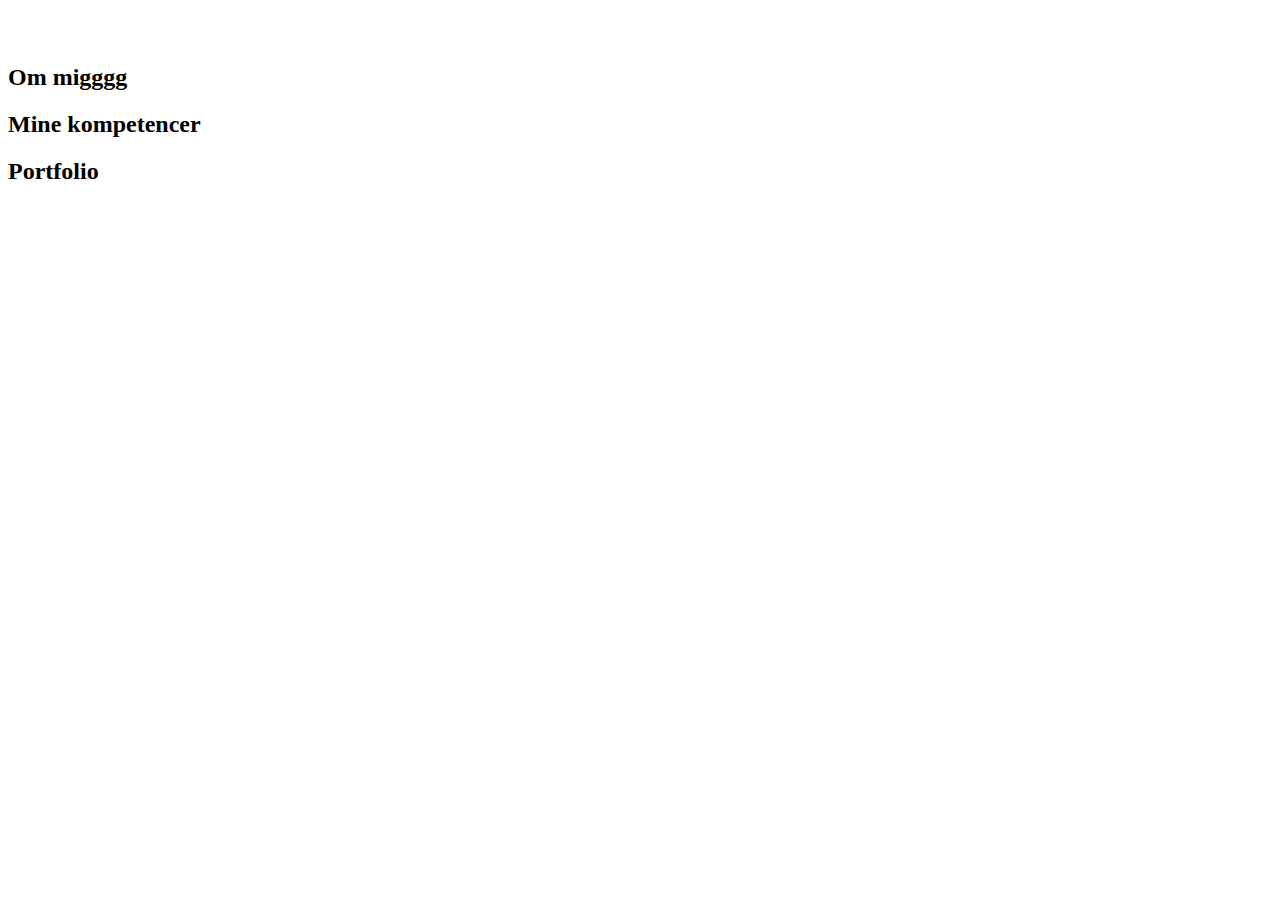
==== src/index.html @ 371695ad "test" ====
<!DOCTYPE html>
<html lang="en">
  <head>
    <meta charset="UTF-8" />
    <link rel="icon" type="image/svg+xml" href="/vite.svg" />
    <meta name="viewport" content="width=device-width, initial-scale=1.0" />
    <title>Portfolio</title>
  </head>
  <body class="">
    <main class="">
      <section class="">
        <div>
          <img class="h-400 w-400" src="fotoafmig.jpg" alt="" />
        </div>
      </section>
      <section class="">
        <img src="arrow_circle_down_FILL0_wght600_GRAD0_opsz48.svg" alt="" />
      </section>

      <section>
        <div>
          <h2>Om migggg</h2>
        </div>
      </section>
      <section>
        <div>
          <h2>Mine kompetencer</h2>
        </div>
      </section>
      <section>
        <div>
          <h2>Portfolio</h2>
        </div>
      </section>
    </main>
    <script type="module" src="./main.js"></script>
  </body>
</html>
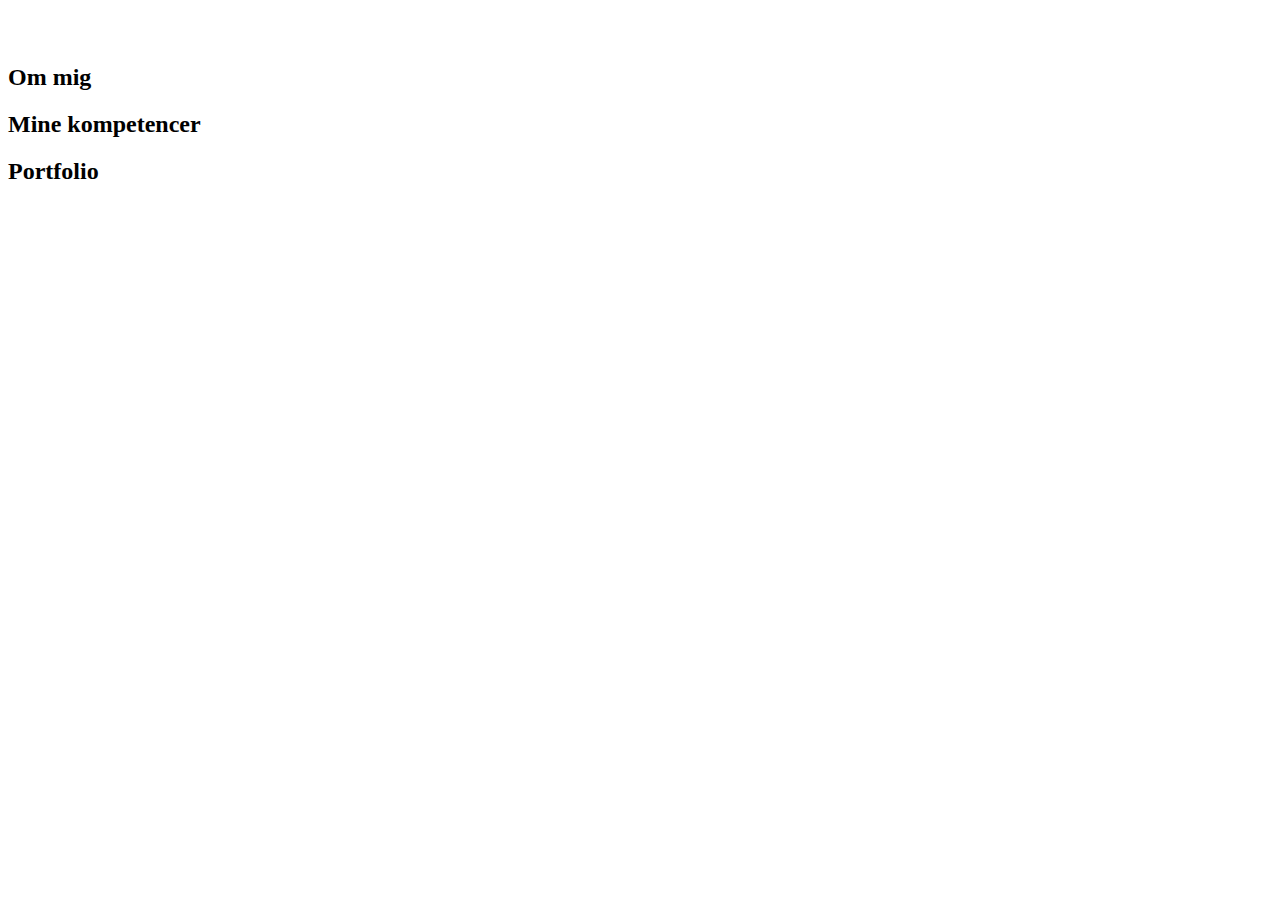
==== commit c3235b0f: "comit" ====
--- a/src/index.html
+++ b/src/index.html
@@ -19,7 +19,7 @@
 
       <section>
         <div>
-          <h2>Om migggg</h2>
+          <h2>Om mig</h2>
         </div>
       </section>
       <section>
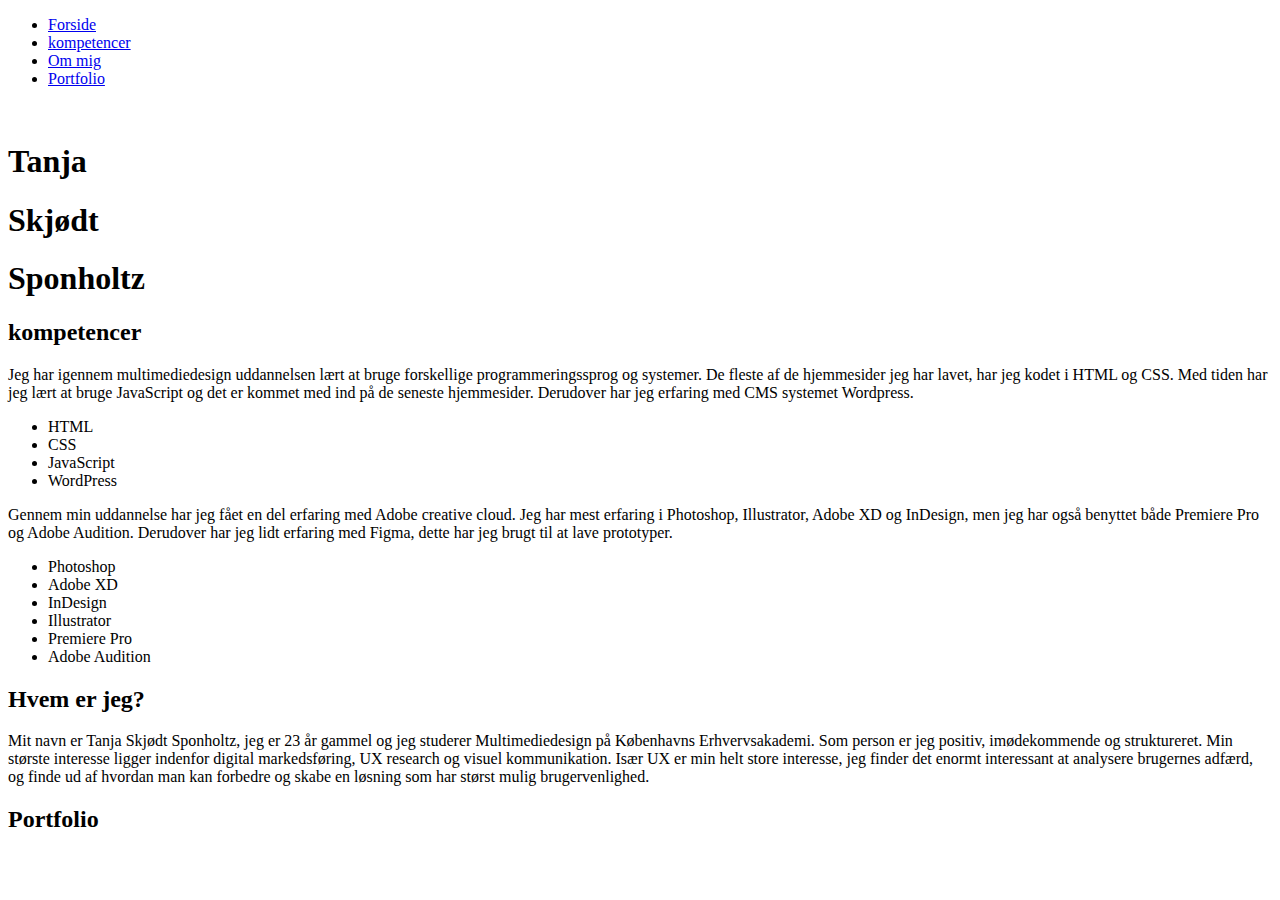
==== commit 70c67177: "comit" ====
--- a/src/index.html
+++ b/src/index.html
@@ -6,28 +6,116 @@
     <meta name="viewport" content="width=device-width, initial-scale=1.0" />
     <title>Portfolio</title>
   </head>
-  <body class="">
-    <main class="">
-      <section class="">
-        <div>
-          <img class="h-400 w-400" src="fotoafmig.jpg" alt="" />
+  <body>
+    <header>
+      <div>
+        <nav>
+          <ul
+            class="mr-9 mt-4 mb-4 flex place-content-end space-x-12 font-semibold"
+          >
+            <li>
+              <a href="index.html#first_section">Forside</a>
+            </li>
+            <li><a href="index.html#second_section">kompetencer</a></li>
+            <li><a href="index.html#third_section">Om mig</a></li>
+            <li><a href="index.html#fourth_section">Portfolio</a></li>
+          </ul>
+        </nav>
+      </div>
+    </header>
+    <main>
+      <section class="first_section">
+        <div class="grid">
+          <div class="">
+            <img
+              class="h-screen w-full object-cover"
+              src="fotoafmig.jpg"
+              alt=""
+            />
+          </div>
+          <!-- <img
+            class=""
+            src="arrow_circle_down_FILL0_wght600_GRAD0_opsz48.svg"
+            alt=""
+          /> -->
+          <h1
+            class="absolute top-72 pl-4 text-6xl text-white md:top-40 md:pl-20 md:text-8xl lg:ml-8 lg:text-9xl"
+          >
+            Tanja
+          </h1>
+          <h1
+            class="absolute top-72 my-14 pl-4 text-6xl text-white md:top-40 md:my-28 md:pl-20 md:text-8xl lg:ml-8 lg:text-9xl"
+          >
+            Skjødt
+          </h1>
+          <h1
+            class="absolute top-72 my-28 pl-4 text-6xl text-white md:top-40 md:my-56 md:pl-20 md:text-8xl lg:ml-8 lg:text-9xl"
+          >
+            Sponholtz
+          </h1>
         </div>
       </section>
-      <section class="">
-        <img src="arrow_circle_down_FILL0_wght600_GRAD0_opsz48.svg" alt="" />
-      </section>
 
-      <section>
-        <div>
-          <h2>Om mig</h2>
+      <section class="second_section mt-10">
+        <div class="">
+          <h2 class="mt-7 mb-10 text-center">kompetencer</h2>
+        </div>
+        <div class="ml-60 grid grid-cols-3">
+          <p>
+            Jeg har igennem multimediedesign uddannelsen lært at bruge
+            forskellige programmeringssprog og systemer. De fleste af de
+            hjemmesider jeg har lavet, har jeg kodet i HTML og CSS. Med tiden
+            har jeg lært at bruge JavaScript og det er kommet med ind på de
+            seneste hjemmesider. Derudover har jeg erfaring med CMS systemet
+            Wordpress.
+          </p>
+          <div class="ml-60">
+            <ul>
+              <li>HTML</li>
+              <li>CSS</li>
+              <li>JavaScript</li>
+              <li>WordPress</li>
+            </ul>
+          </div>
+        </div>
+        <div class="ml-60 grid grid-cols-3 pt-10">
+          <p>
+            Gennem min uddannelse har jeg fået en del erfaring med Adobe
+            creative cloud. Jeg har mest erfaring i Photoshop, Illustrator,
+            Adobe XD og InDesign, men jeg har også benyttet både Premiere Pro og
+            Adobe Audition. Derudover har jeg lidt erfaring med Figma, dette har
+            jeg brugt til at lave prototyper.
+          </p>
+          <div class="ml-60">
+            <ul>
+              <li>Photoshop</li>
+              <li>Adobe XD</li>
+              <li>InDesign</li>
+              <li>Illustrator</li>
+              <li>Premiere Pro</li>
+              <li>Adobe Audition</li>
+            </ul>
+          </div>
         </div>
       </section>
-      <section>
-        <div>
-          <h2>Mine kompetencer</h2>
+      <section class="third_section mt-10">
+        <div class="">
+          <h2 class="mt-7 mb-10 text-center">Hvem er jeg?</h2>
+        </div>
+        <div class="text-center">
+          <p>
+            Mit navn er Tanja Skjødt Sponholtz, jeg er 23 år gammel og jeg
+            studerer Multimediedesign på Københavns Erhvervsakademi. Som person
+            er jeg positiv, imødekommende og struktureret. Min største interesse
+            ligger indenfor digital markedsføring, UX research og visuel
+            kommunikation. Især UX er min helt store interesse, jeg finder det
+            enormt interessant at analysere brugernes adfærd, og finde ud af
+            hvordan man kan forbedre og skabe en løsning som har størst mulig
+            brugervenlighed.
+          </p>
         </div>
       </section>
-      <section>
+      <section class="fourth_section">
         <div>
           <h2>Portfolio</h2>
         </div>
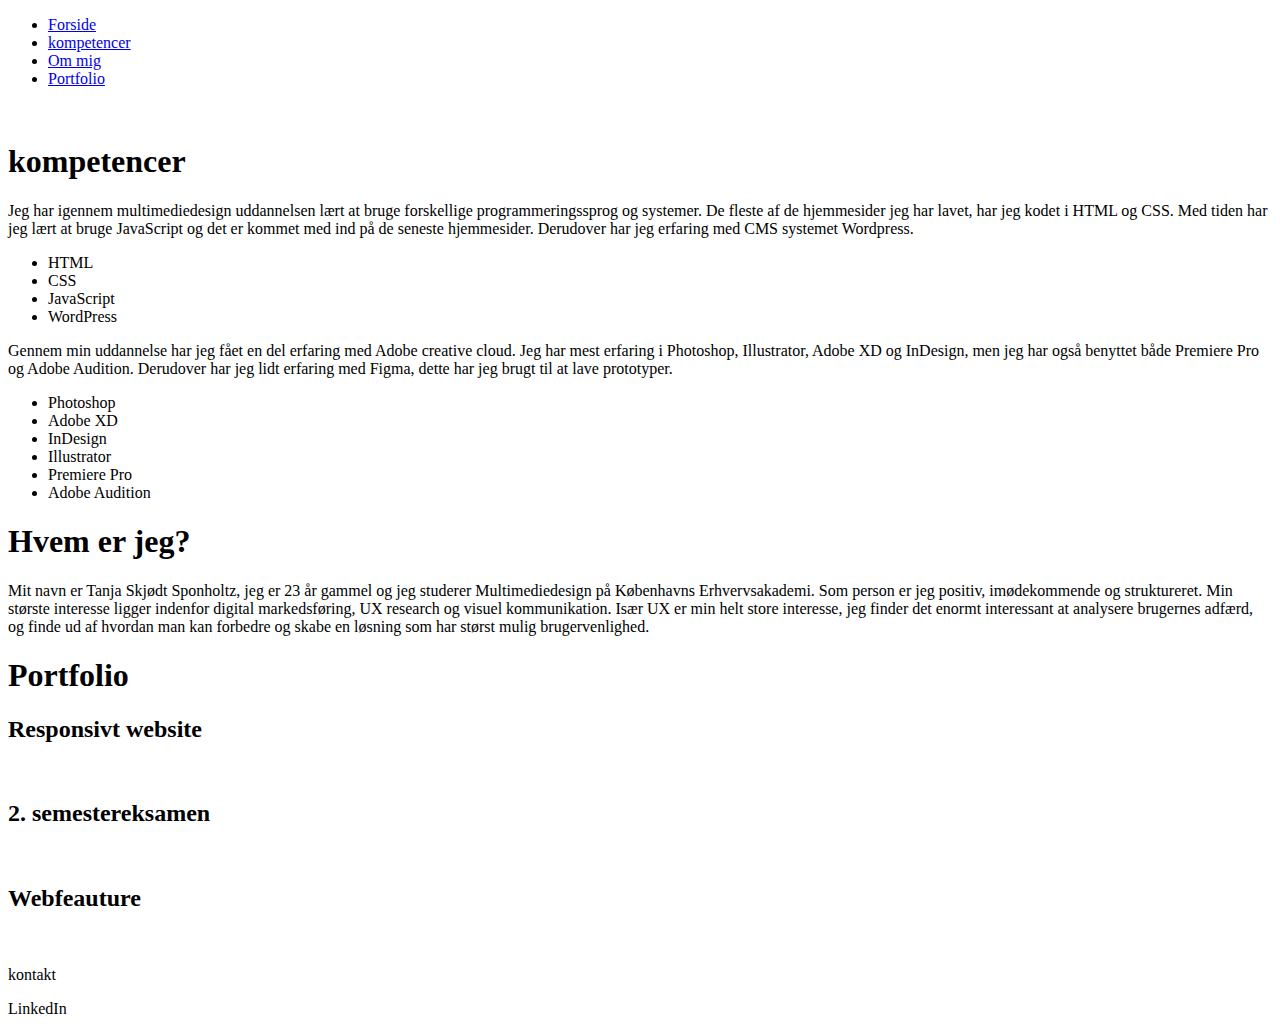
==== commit 61575521: "comit" ====
--- a/src/index.html
+++ b/src/index.html
@@ -10,9 +10,7 @@
     <header>
       <div>
         <nav>
-          <ul
-            class="mr-9 mt-4 mb-4 flex place-content-end space-x-12 font-semibold"
-          >
+          <ul class="">
             <li>
               <a href="index.html#first_section">Forside</a>
             </li>
@@ -25,20 +23,11 @@
     </header>
     <main>
       <section class="first_section">
-        <div class="grid">
+        <div class="">
           <div class="">
-            <img
-              class="h-screen w-full object-cover"
-              src="fotoafmig.jpg"
-              alt=""
-            />
+            <img class="" src="fotoafmig.jpg" alt="" />
           </div>
-          <!-- <img
-            class=""
-            src="arrow_circle_down_FILL0_wght600_GRAD0_opsz48.svg"
-            alt=""
-          /> -->
-          <h1
+          <!-- <h1
             class="absolute top-72 pl-4 text-6xl text-white md:top-40 md:pl-20 md:text-8xl lg:ml-8 lg:text-9xl"
           >
             Tanja
@@ -52,15 +41,15 @@
             class="absolute top-72 my-28 pl-4 text-6xl text-white md:top-40 md:my-56 md:pl-20 md:text-8xl lg:ml-8 lg:text-9xl"
           >
             Sponholtz
-          </h1>
+          </h1> -->
         </div>
       </section>
 
-      <section class="second_section mt-10">
-        <div class="">
-          <h2 class="mt-7 mb-10 text-center">kompetencer</h2>
+      <section class="second_section">
+        <div class="ml-5 mr-5 pt-8 pb-1">
+          <h1 class="">kompetencer</h1>
         </div>
-        <div class="ml-60 grid grid-cols-3">
+        <div class="ml-5 mr-7">
           <p>
             Jeg har igennem multimediedesign uddannelsen lært at bruge
             forskellige programmeringssprog og systemer. De fleste af de
@@ -69,8 +58,8 @@
             seneste hjemmesider. Derudover har jeg erfaring med CMS systemet
             Wordpress.
           </p>
-          <div class="ml-60">
-            <ul>
+          <div class="pt-4 pb-4">
+            <ul class="">
               <li>HTML</li>
               <li>CSS</li>
               <li>JavaScript</li>
@@ -78,7 +67,7 @@
             </ul>
           </div>
         </div>
-        <div class="ml-60 grid grid-cols-3 pt-10">
+        <div class="ml-5 mr-7">
           <p>
             Gennem min uddannelse har jeg fået en del erfaring med Adobe
             creative cloud. Jeg har mest erfaring i Photoshop, Illustrator,
@@ -86,7 +75,7 @@
             Adobe Audition. Derudover har jeg lidt erfaring med Figma, dette har
             jeg brugt til at lave prototyper.
           </p>
-          <div class="ml-60">
+          <div class="pt-4">
             <ul>
               <li>Photoshop</li>
               <li>Adobe XD</li>
@@ -98,11 +87,11 @@
           </div>
         </div>
       </section>
-      <section class="third_section mt-10">
-        <div class="">
-          <h2 class="mt-7 mb-10 text-center">Hvem er jeg?</h2>
+      <section class="third_section">
+        <div class="ml-5 pt-4 pb-1">
+          <h1 class="">Hvem er jeg?</h1>
         </div>
-        <div class="text-center">
+        <div class="ml-5 mr-7">
           <p>
             Mit navn er Tanja Skjødt Sponholtz, jeg er 23 år gammel og jeg
             studerer Multimediedesign på Københavns Erhvervsakademi. Som person
@@ -116,11 +105,41 @@
         </div>
       </section>
       <section class="fourth_section">
-        <div>
-          <h2>Portfolio</h2>
+        <div class="ml-5 pt-4">
+          <h1>Portfolio</h1>
+        </div>
+        <div class="ml-5 mr-5 pb-5">
+          <h2>Responsivt website</h2>
+          <a
+            class=""
+            href="https://tanjasponholtz.dk/kea/02_web/04_responsive/responsive_v2/"
+          >
+            <img src="responsivtweb.png" alt="" />
+          </a>
+        </div>
+        <div class="ml-5 mr-5 pb-5">
+          <h2>2. semestereksamen</h2>
+          <a
+            class=""
+            href="https://tanjasponholtz.dk/kea/10_eksamen/normetica/"
+          >
+            <img src="eksamen2semester.png" alt="" />
+          </a>
+        </div>
+        <div class="ml-5 mr-5 pb-5">
+          <h2>Webfeauture</h2>
+          <a class="" href="http://nicknadeemkaastrup.dk/kea/feature/">
+            <img src="webfeature.png" alt="" />
+          </a>
         </div>
       </section>
     </main>
+    <div class="bg-slate-300 pt-5">
+      <footer class="text-center">
+        <p>kontakt</p>
+        <p>LinkedIn</p>
+      </footer>
+    </div>
     <script type="module" src="./main.js"></script>
   </body>
 </html>
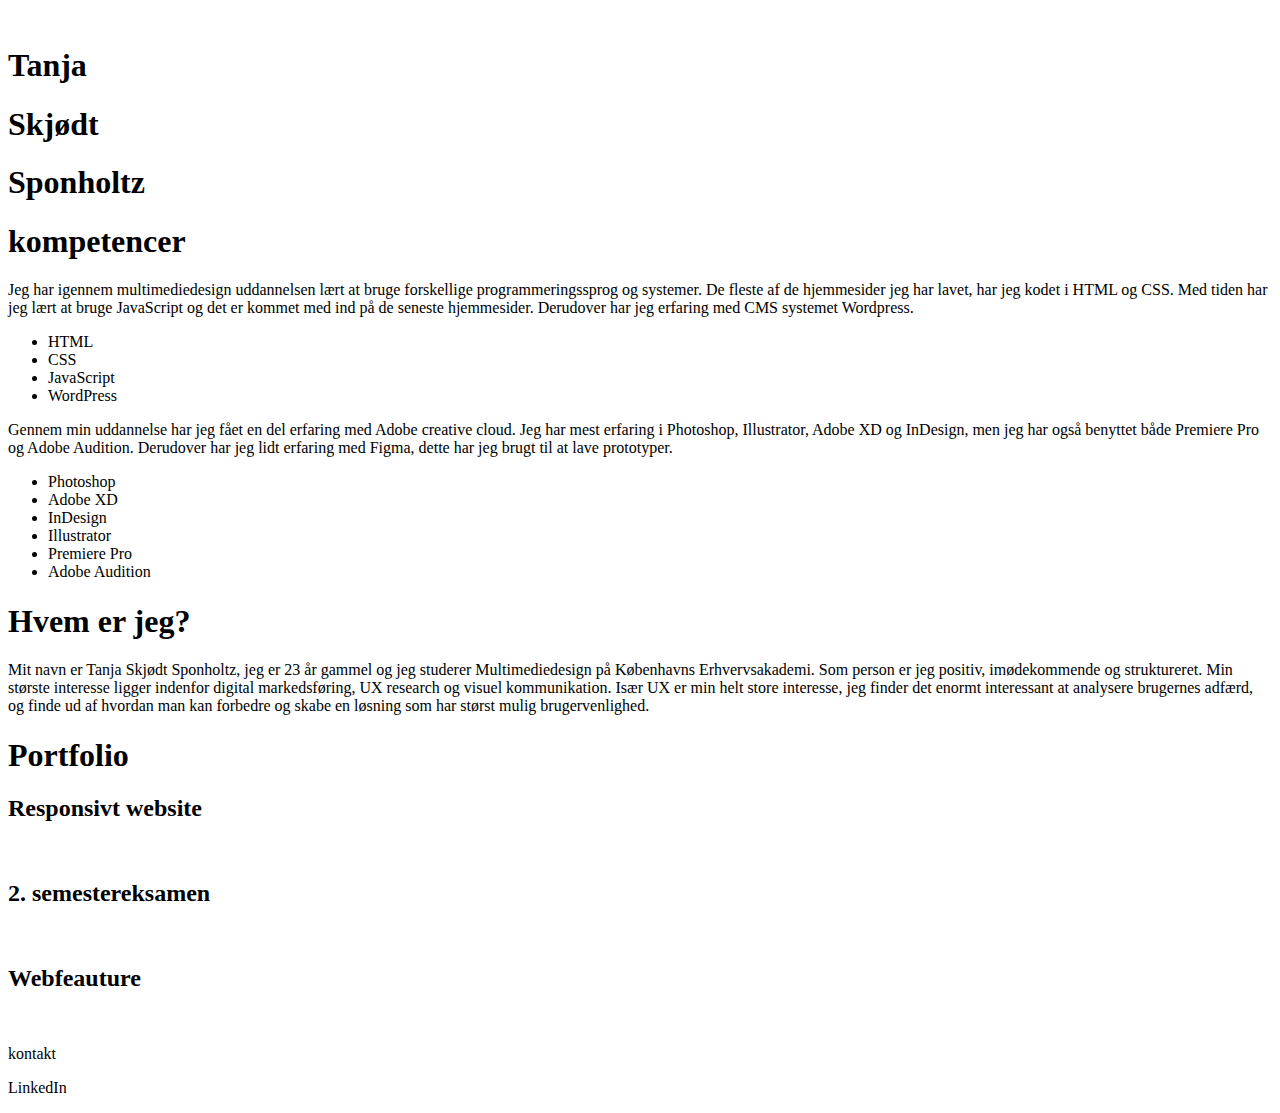
==== commit 7c6aceaf: "comit" ====
--- a/src/index.html
+++ b/src/index.html
@@ -4,11 +4,17 @@
     <meta charset="UTF-8" />
     <link rel="icon" type="image/svg+xml" href="/vite.svg" />
     <meta name="viewport" content="width=device-width, initial-scale=1.0" />
+    <link rel="preconnect" href="https://fonts.googleapis.com" />
+    <link rel="preconnect" href="https://fonts.gstatic.com" crossorigin />
+    <link
+      href="https://fonts.googleapis.com/css2?family=Roboto:wght@400;500&display=swap"
+      rel="stylesheet"
+    />
     <title>Portfolio</title>
   </head>
   <body>
     <header>
-      <div>
+      <!-- <div>
         <nav>
           <ul class="">
             <li>
@@ -19,7 +25,7 @@
             <li><a href="index.html#fourth_section">Portfolio</a></li>
           </ul>
         </nav>
-      </div>
+      </div> -->
     </header>
     <main>
       <section class="first_section">
@@ -27,27 +33,27 @@
           <div class="">
             <img class="" src="fotoafmig.jpg" alt="" />
           </div>
-          <!-- <h1
-            class="absolute top-72 pl-4 text-6xl text-white md:top-40 md:pl-20 md:text-8xl lg:ml-8 lg:text-9xl"
+          <h1
+            class="absolute top-10 pl-3 text-4xl text-white md:top-40 md:pl-20 md:text-8xl lg:ml-8 lg:text-9xl"
           >
             Tanja
           </h1>
           <h1
-            class="absolute top-72 my-14 pl-4 text-6xl text-white md:top-40 md:my-28 md:pl-20 md:text-8xl lg:ml-8 lg:text-9xl"
+            class="absolute top-12 mt-10 pl-3 text-4xl text-white md:top-40 md:my-28 md:pl-20 md:text-8xl lg:ml-8 lg:text-9xl"
           >
             Skjødt
           </h1>
           <h1
-            class="absolute top-72 my-28 pl-4 text-6xl text-white md:top-40 md:my-56 md:pl-20 md:text-8xl lg:ml-8 lg:text-9xl"
+            class="absolute top-12 mt-20 pl-2 text-4xl text-white md:top-40 md:my-56 md:pl-20 md:text-8xl lg:ml-8 lg:text-9xl"
           >
             Sponholtz
-          </h1> -->
+          </h1>
         </div>
       </section>
 
       <section class="second_section">
         <div class="ml-5 mr-5 pt-8 pb-1">
-          <h1 class="">kompetencer</h1>
+          <h1 class="text-xl font-medium">kompetencer</h1>
         </div>
         <div class="ml-5 mr-7">
           <p>
@@ -88,8 +94,8 @@
         </div>
       </section>
       <section class="third_section">
-        <div class="ml-5 pt-4 pb-1">
-          <h1 class="">Hvem er jeg?</h1>
+        <div class="ml-5 pt-9 pb-1">
+          <h1 class="text-xl font-bold">Hvem er jeg?</h1>
         </div>
         <div class="ml-5 mr-7">
           <p>
@@ -105,8 +111,8 @@
         </div>
       </section>
       <section class="fourth_section">
-        <div class="ml-5 pt-4">
-          <h1>Portfolio</h1>
+        <div class="ml-5 pt-9">
+          <h1 class="text-xl font-bold">Portfolio</h1>
         </div>
         <div class="ml-5 mr-5 pb-5">
           <h2>Responsivt website</h2>
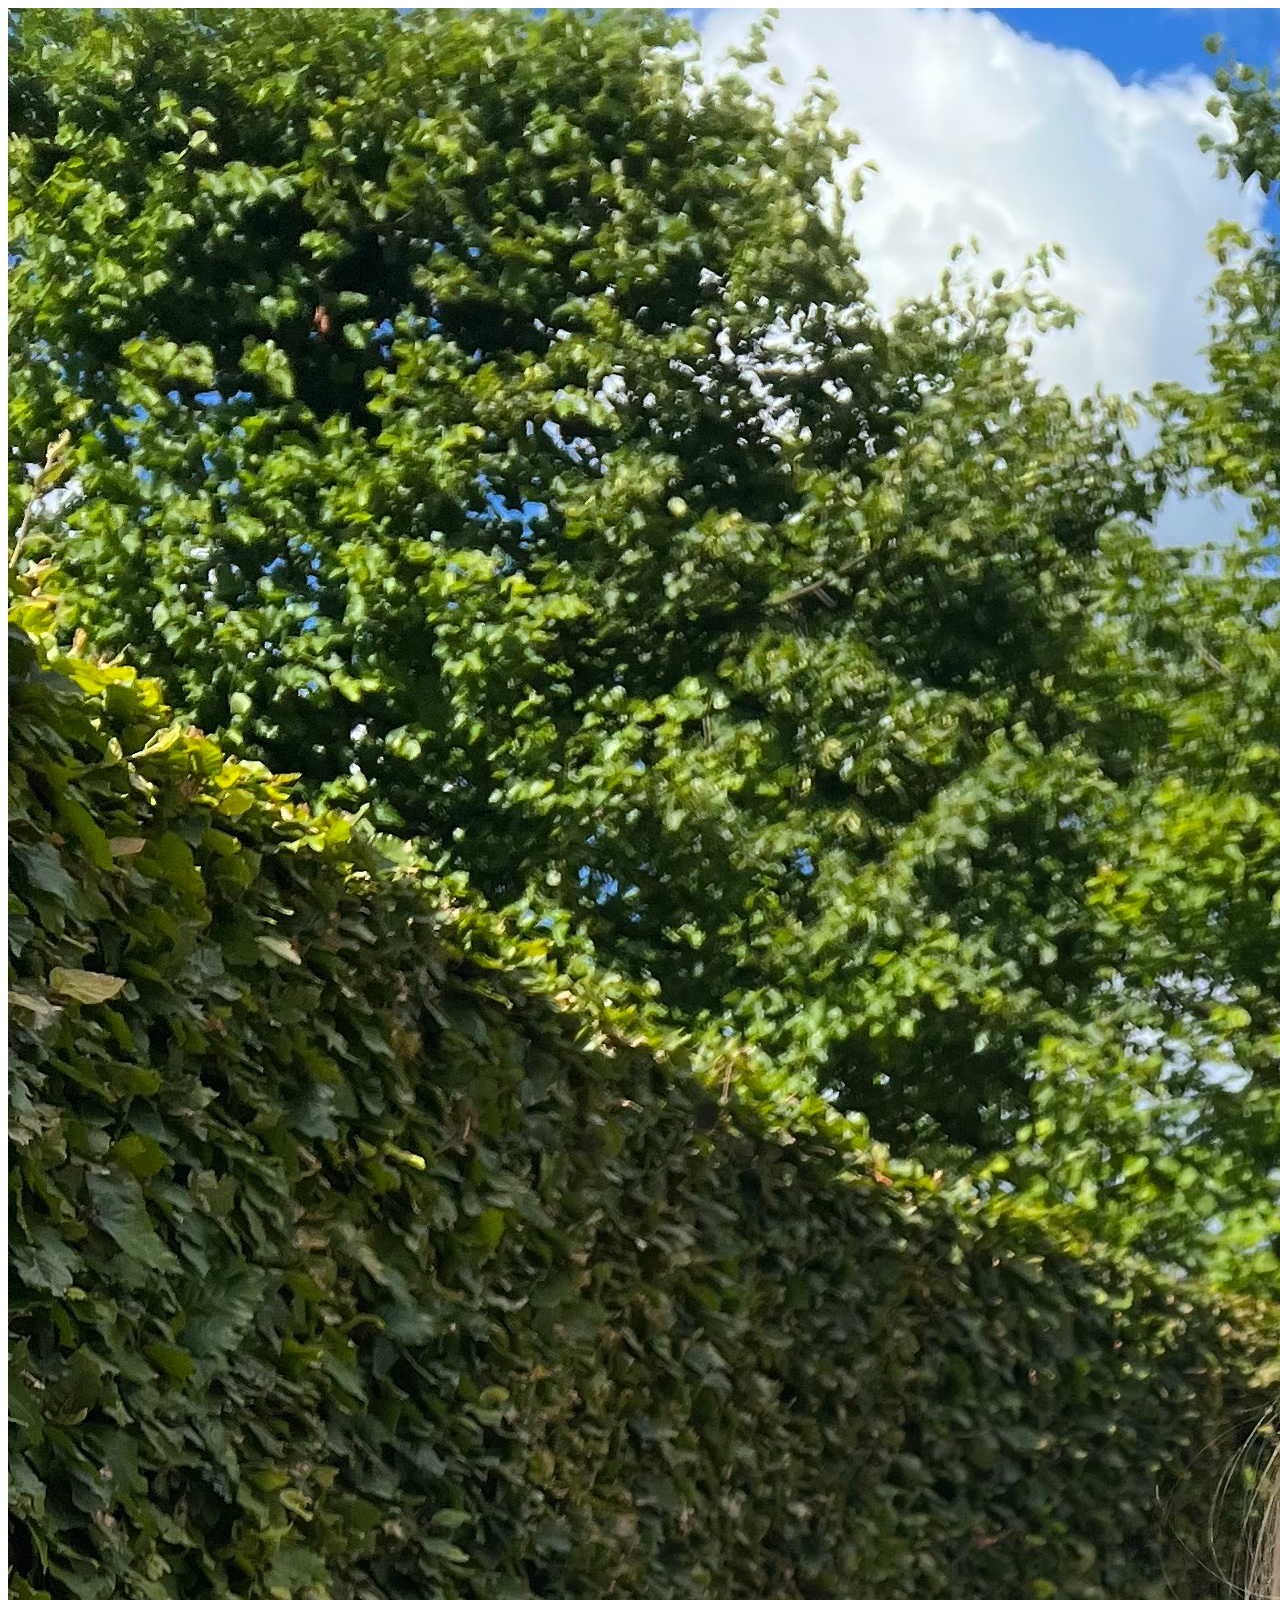
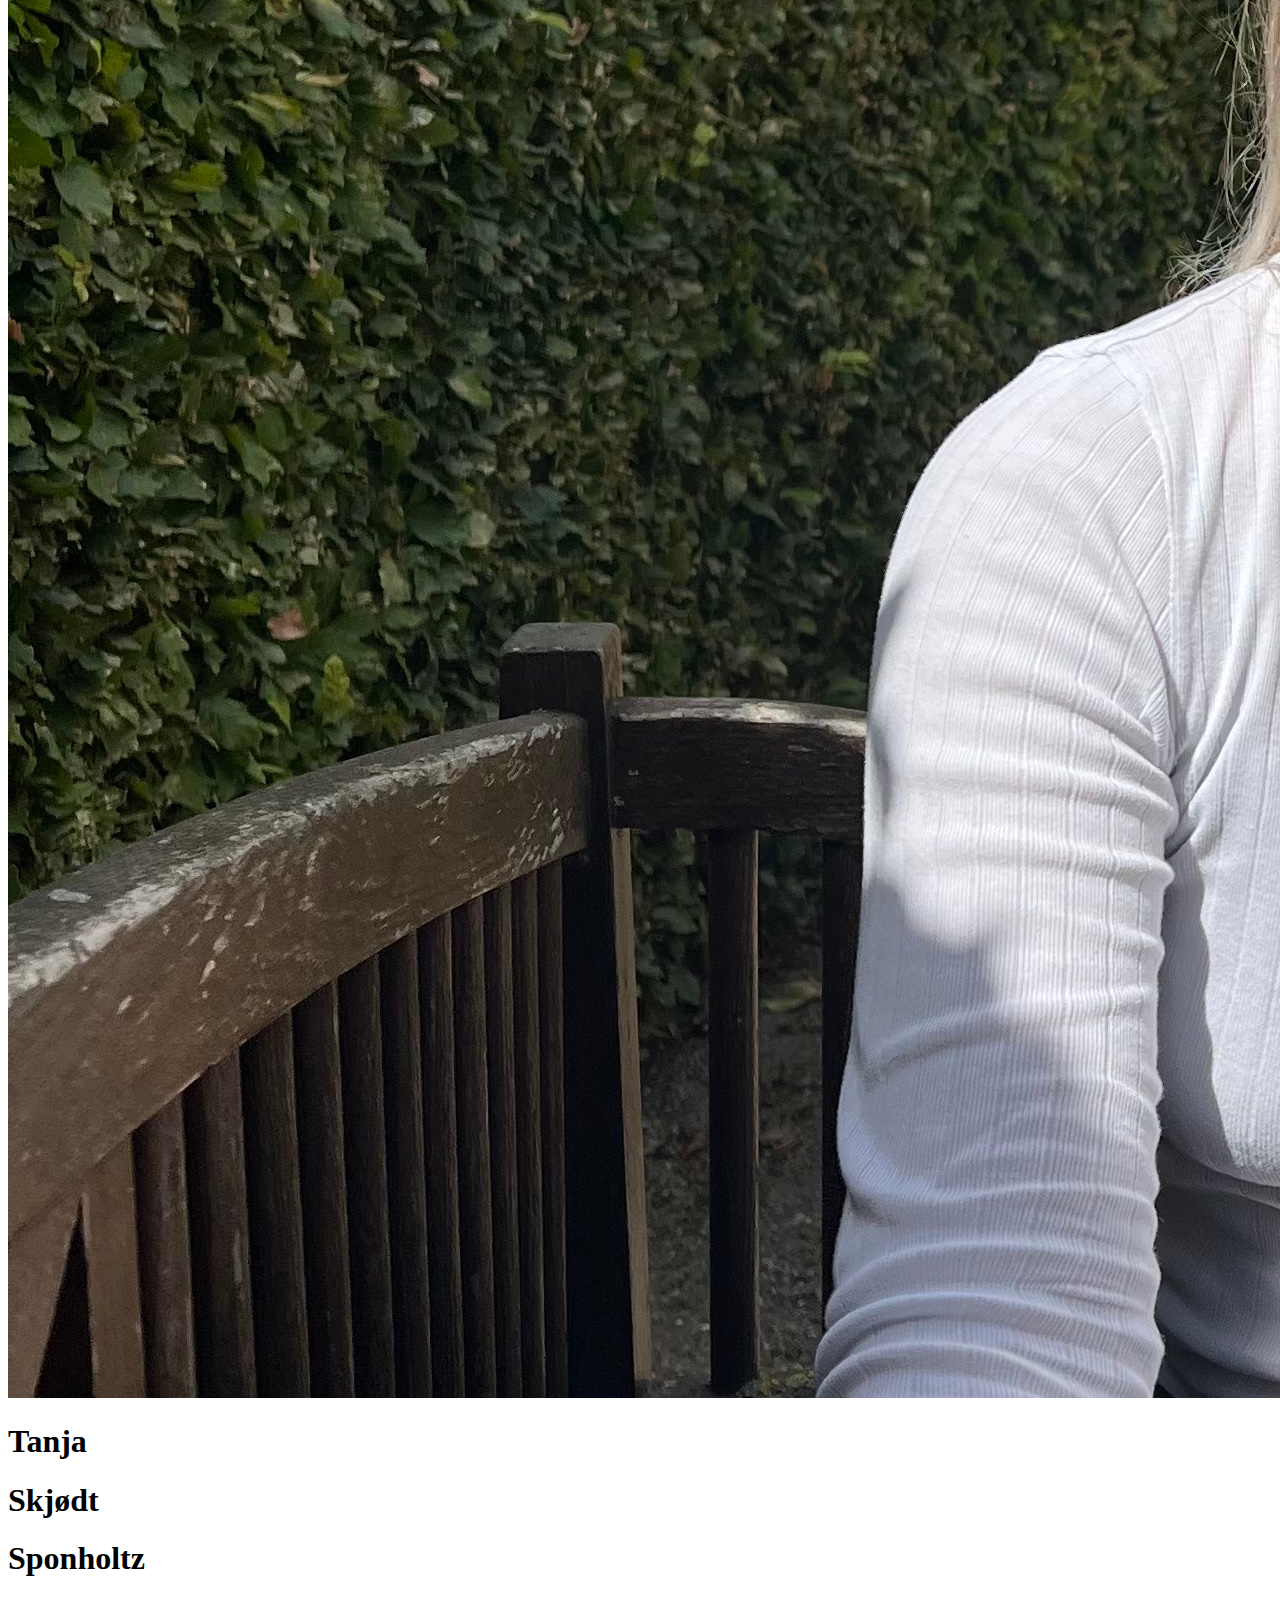
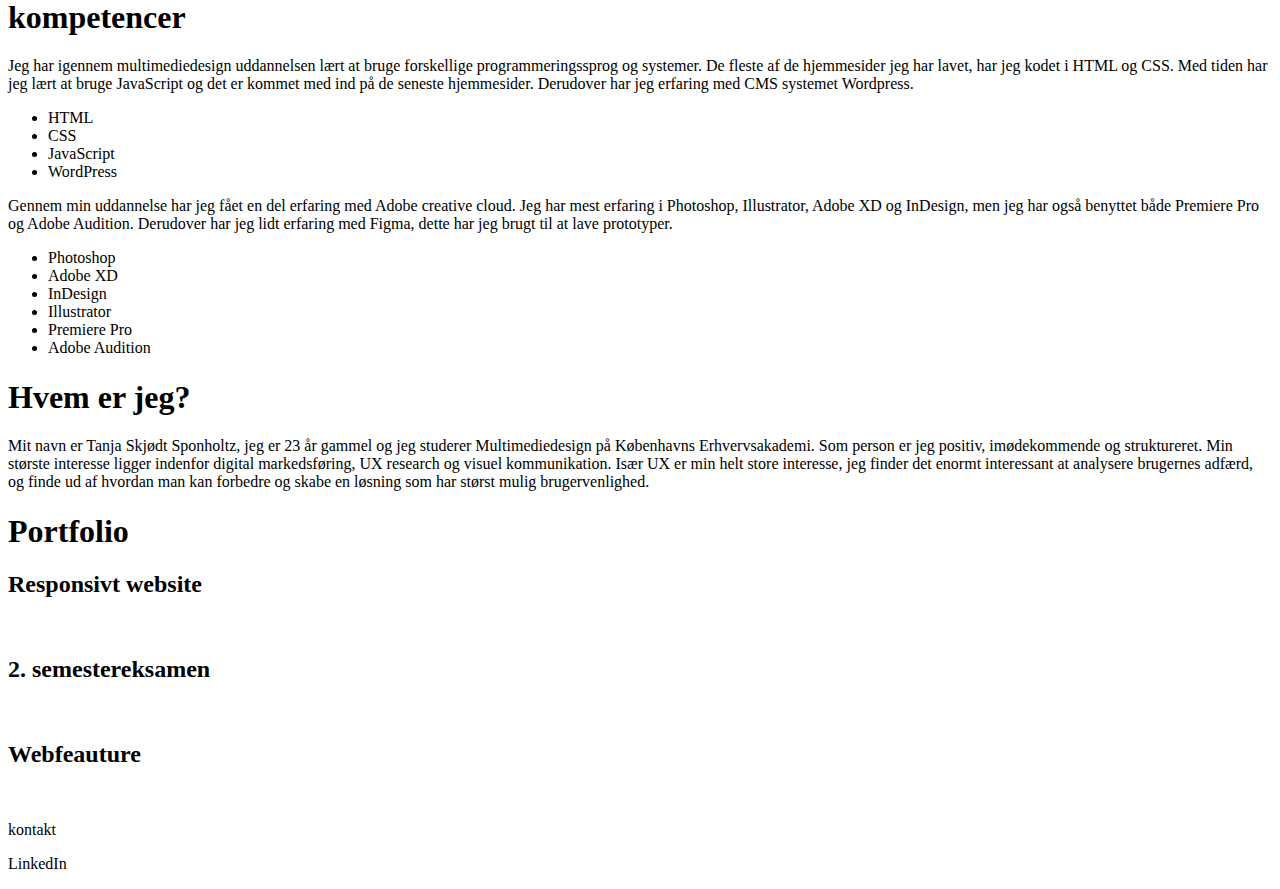
==== commit af030220: "comit" ====
--- a/src/index.html
+++ b/src/index.html
@@ -12,21 +12,8 @@
     />
     <title>Portfolio</title>
   </head>
-  <body>
-    <header>
-      <!-- <div>
-        <nav>
-          <ul class="">
-            <li>
-              <a href="index.html#first_section">Forside</a>
-            </li>
-            <li><a href="index.html#second_section">kompetencer</a></li>
-            <li><a href="index.html#third_section">Om mig</a></li>
-            <li><a href="index.html#fourth_section">Portfolio</a></li>
-          </ul>
-        </nav>
-      </div> -->
-    </header>
+  <body class="">
+    <header></header>
     <main>
       <section class="first_section">
         <div class="">
@@ -65,7 +52,7 @@
             Wordpress.
           </p>
           <div class="pt-4 pb-4">
-            <ul class="">
+            <ul class="list-disc">
               <li>HTML</li>
               <li>CSS</li>
               <li>JavaScript</li>
@@ -82,7 +69,7 @@
             jeg brugt til at lave prototyper.
           </p>
           <div class="pt-4">
-            <ul>
+            <ul class="list-disc">
               <li>Photoshop</li>
               <li>Adobe XD</li>
               <li>InDesign</li>
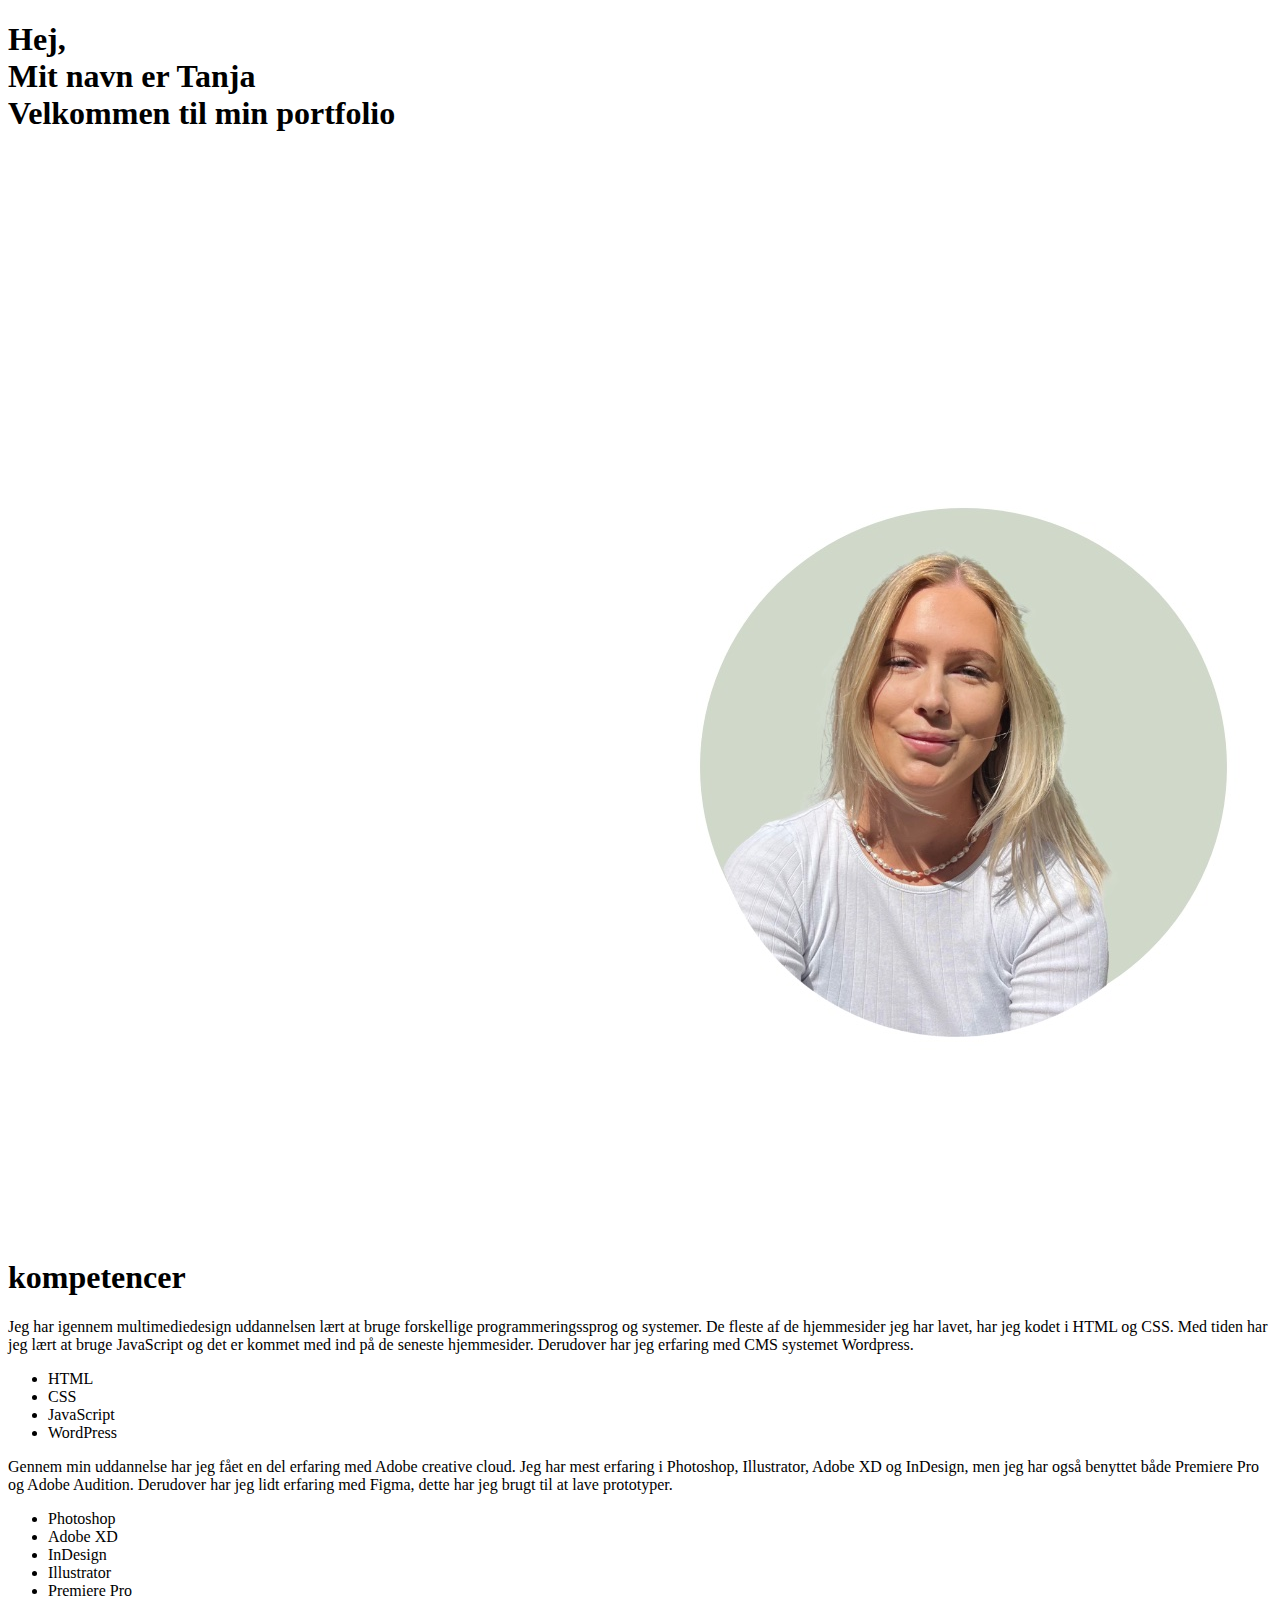
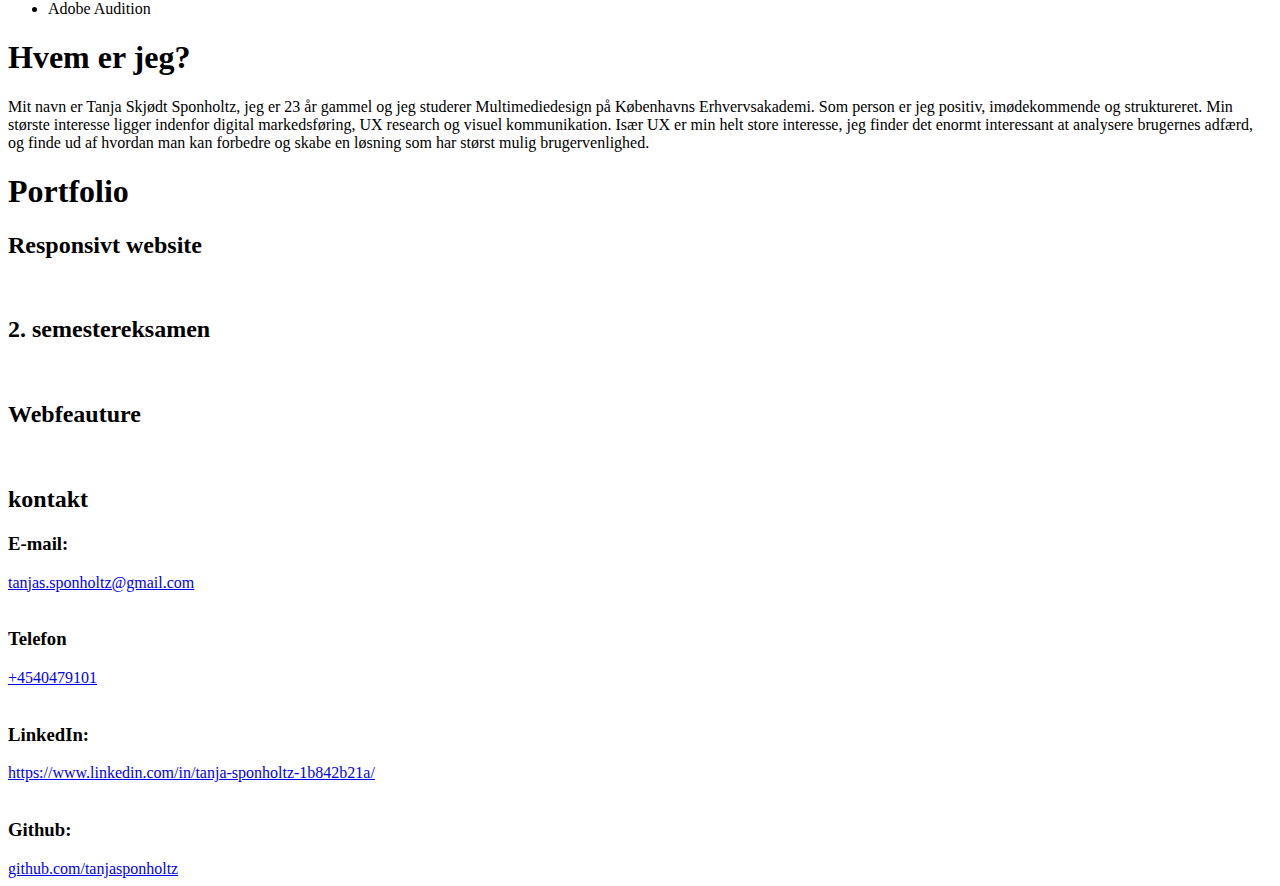
==== commit 242f18a0: "comit" ====
--- a/src/index.html
+++ b/src/index.html
@@ -12,32 +12,18 @@
     />
     <title>Portfolio</title>
   </head>
-  <body class="">
-    <header></header>
+  <body>
+    <header class="">
+      <div class="flex items-center">
+        <h1 class="text-4xl">
+          Hej, <br />
+          Mit navn er Tanja <br />
+          Velkommen til min portfolio
+        </h1>
+        <img src="fotoportfolio.jpg" alt="" />
+      </div>
+    </header>
     <main>
-      <section class="first_section">
-        <div class="">
-          <div class="">
-            <img class="" src="fotoafmig.jpg" alt="" />
-          </div>
-          <h1
-            class="absolute top-10 pl-3 text-4xl text-white md:top-40 md:pl-20 md:text-8xl lg:ml-8 lg:text-9xl"
-          >
-            Tanja
-          </h1>
-          <h1
-            class="absolute top-12 mt-10 pl-3 text-4xl text-white md:top-40 md:my-28 md:pl-20 md:text-8xl lg:ml-8 lg:text-9xl"
-          >
-            Skjødt
-          </h1>
-          <h1
-            class="absolute top-12 mt-20 pl-2 text-4xl text-white md:top-40 md:my-56 md:pl-20 md:text-8xl lg:ml-8 lg:text-9xl"
-          >
-            Sponholtz
-          </h1>
-        </div>
-      </section>
-
       <section class="second_section">
         <div class="ml-5 mr-5 pt-8 pb-1">
           <h1 class="text-xl font-medium">kompetencer</h1>
@@ -126,13 +112,39 @@
           </a>
         </div>
       </section>
+
+      <section class="section_five">
+        <div class="kontakt">
+          <h2>kontakt</h2>
+          <div class="email">
+            <h3>E-mail:</h3>
+            <a href="http://mailto:tanja.sponholtz@gmail.com"
+              >tanjas.sponholtz@gmail.com</a
+            >
+          </div>
+          <br />
+          <div class="telefon">
+            <h3>Telefon</h3>
+            <a href="tel:+4540479101">+4540479101</a>
+          </div>
+          <br />
+          <div class="LinkedIn">
+            <h3>LinkedIn:</h3>
+            <a href="http://www.linkedin.com/in/tanja-sponholtz-1b842b21a"
+              >https://www.linkedin.com/in/tanja-sponholtz-1b842b21a/</a
+            >
+          </div>
+          <br />
+          <div class="Github">
+            <h3>Github:</h3>
+            <a href="https://github.com/tanjasponholtz"
+              >github.com/tanjasponholtz</a
+            >
+          </div>
+        </div>
+      </section>
     </main>
-    <div class="bg-slate-300 pt-5">
-      <footer class="text-center">
-        <p>kontakt</p>
-        <p>LinkedIn</p>
-      </footer>
-    </div>
+    <footer></footer>
     <script type="module" src="./main.js"></script>
   </body>
 </html>
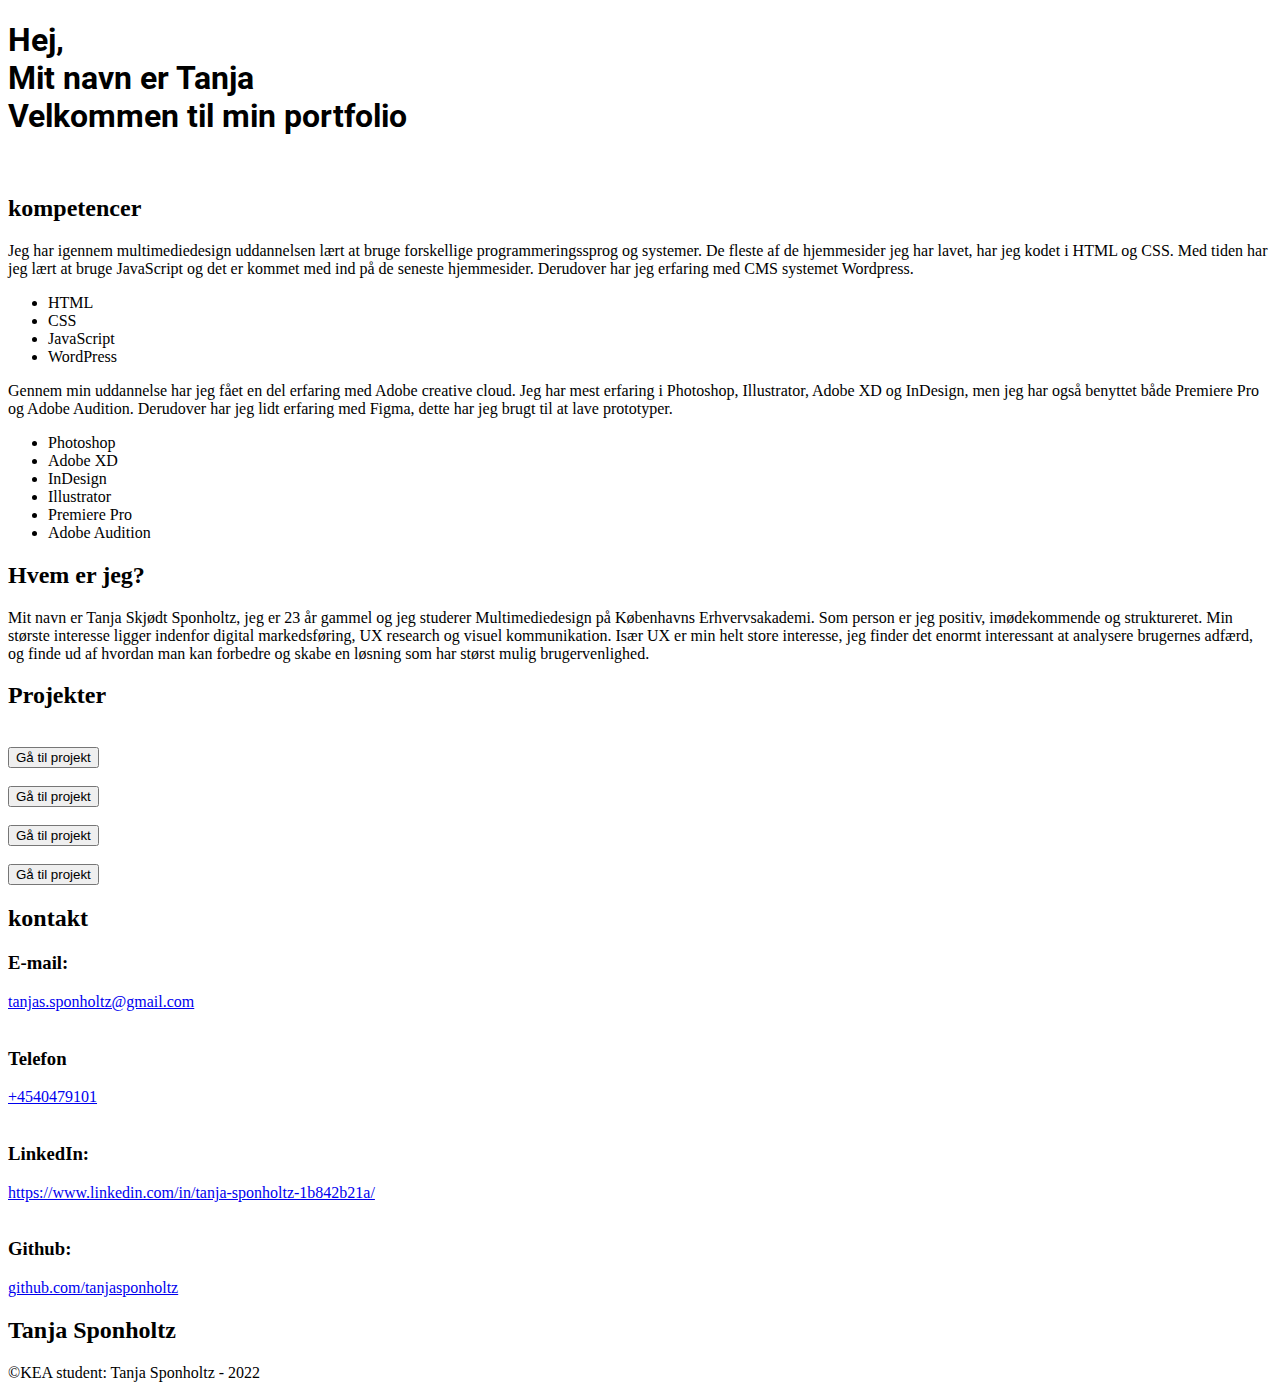
==== commit 3237841f: "comit" ====
--- a/src/index.html
+++ b/src/index.html
@@ -10,67 +10,81 @@
       href="https://fonts.googleapis.com/css2?family=Roboto:wght@400;500&display=swap"
       rel="stylesheet"
     />
-    <title>Portfolio</title>
+    <link rel="preconnect" href="https://fonts.googleapis.com" />
+    <link rel="preconnect" href="https://fonts.gstatic.com" crossorigin />
+    <link
+      href="https://fonts.googleapis.com/css2?family=Salsa&display=swap"
+      rel="stylesheet"
+    />
+    <link href="style.css" rel="stylesheet" type="text/css" />
+    <title>Tanja Sjødt Sponholtz Portfolio</title>
   </head>
-  <body>
-    <header class="">
-      <div class="flex items-center">
-        <h1 class="text-4xl">
-          Hej, <br />
-          Mit navn er Tanja <br />
-          Velkommen til min portfolio
-        </h1>
-        <img src="fotoportfolio.jpg" alt="" />
+  <body class="lg:mx-40">
+    <header class="pt-8 pb-11 lg:mx-16">
+      <div class="grid-cols-2 md:grid">
+        <div class="flex flex-wrap items-center">
+          <h1 class="text-center text-4xl">
+            Hej, <br />
+            Mit navn er Tanja <br />
+            Velkommen til min portfolio
+          </h1>
+        </div>
+        <div>
+          <img class="md:scale-150" src="fotoportfoliodone.png" alt="" />
+        </div>
       </div>
     </header>
     <main>
       <section class="second_section">
-        <div class="ml-5 mr-5 pt-8 pb-1">
-          <h1 class="text-xl font-medium">kompetencer</h1>
-        </div>
-        <div class="ml-5 mr-7">
-          <p>
-            Jeg har igennem multimediedesign uddannelsen lært at bruge
-            forskellige programmeringssprog og systemer. De fleste af de
-            hjemmesider jeg har lavet, har jeg kodet i HTML og CSS. Med tiden
-            har jeg lært at bruge JavaScript og det er kommet med ind på de
-            seneste hjemmesider. Derudover har jeg erfaring med CMS systemet
-            Wordpress.
-          </p>
-          <div class="pt-4 pb-4">
-            <ul class="list-disc">
-              <li>HTML</li>
-              <li>CSS</li>
-              <li>JavaScript</li>
-              <li>WordPress</li>
-            </ul>
+        <div class="section_2 bg pb- m-5 grid-cols-2 rounded-md md:grid">
+          <div class="ml-7 mr-7">
+            <div class="ml-7 mr-5 pt-5 pb-1">
+              <h2 class="text-xl font-medium">kompetencer</h2>
+            </div>
+            <p>
+              Jeg har igennem multimediedesign uddannelsen lært at bruge
+              forskellige programmeringssprog og systemer. De fleste af de
+              hjemmesider jeg har lavet, har jeg kodet i HTML og CSS. Med tiden
+              har jeg lært at bruge JavaScript og det er kommet med ind på de
+              seneste hjemmesider. Derudover har jeg erfaring med CMS systemet
+              Wordpress.
+            </p>
+            <div class="pt-4 pb-4 pl-4">
+              <ul class="list-disc">
+                <li>HTML</li>
+                <li>CSS</li>
+                <li>JavaScript</li>
+                <li>WordPress</li>
+              </ul>
+            </div>
           </div>
-        </div>
-        <div class="ml-5 mr-7">
-          <p>
-            Gennem min uddannelse har jeg fået en del erfaring med Adobe
-            creative cloud. Jeg har mest erfaring i Photoshop, Illustrator,
-            Adobe XD og InDesign, men jeg har også benyttet både Premiere Pro og
-            Adobe Audition. Derudover har jeg lidt erfaring med Figma, dette har
-            jeg brugt til at lave prototyper.
-          </p>
-          <div class="pt-4">
-            <ul class="list-disc">
-              <li>Photoshop</li>
-              <li>Adobe XD</li>
-              <li>InDesign</li>
-              <li>Illustrator</li>
-              <li>Premiere Pro</li>
-              <li>Adobe Audition</li>
-            </ul>
+
+          <div class="ml-7 mr-7">
+            <p>
+              Gennem min uddannelse har jeg fået en del erfaring med Adobe
+              creative cloud. Jeg har mest erfaring i Photoshop, Illustrator,
+              Adobe XD og InDesign, men jeg har også benyttet både Premiere Pro
+              og Adobe Audition. Derudover har jeg lidt erfaring med Figma,
+              dette har jeg brugt til at lave prototyper.
+            </p>
+            <div class="pt-4 pl-4">
+              <ul class="list-disc">
+                <li>Photoshop</li>
+                <li>Adobe XD</li>
+                <li>InDesign</li>
+                <li>Illustrator</li>
+                <li>Premiere Pro</li>
+                <li>Adobe Audition</li>
+              </ul>
+            </div>
           </div>
         </div>
       </section>
       <section class="third_section">
-        <div class="ml-5 pt-9 pb-1">
-          <h1 class="text-xl font-bold">Hvem er jeg?</h1>
+        <div class="ml-7 pt-9 pb-1">
+          <h2 class="text-xl font-bold">Hvem er jeg?</h2>
         </div>
-        <div class="ml-5 mr-7">
+        <div class="ml-7 mr-7">
           <p>
             Mit navn er Tanja Skjødt Sponholtz, jeg er 23 år gammel og jeg
             studerer Multimediedesign på Københavns Erhvervsakademi. Som person
@@ -83,60 +97,86 @@
           </p>
         </div>
       </section>
-      <section class="fourth_section">
-        <div class="ml-5 pt-9">
-          <h1 class="text-xl font-bold">Portfolio</h1>
+      <div class="ml-7 pt-9">
+        <h2 class="pb-2 text-xl font-bold">Projekter</h2>
+      </div>
+      <section class="fourth_section grid-cols-2 grid-rows-2 md:grid">
+        <div class="wrapper">
+          <article>
+            <img src="responsivtweb.png" alt="" />
+            <div class="hm" hover:hm>
+              <div>
+                <a
+                  href="https://tanjasponholtz.dk/kea/02_web/04_responsive/responsive_v2/"
+                  ><button class="hm" hover:hm>Gå til projekt</button></a
+                >
+              </div>
+            </div>
+          </article>
         </div>
-        <div class="ml-5 mr-5 pb-5">
-          <h2>Responsivt website</h2>
-          <a
-            class=""
-            href="https://tanjasponholtz.dk/kea/02_web/04_responsive/responsive_v2/"
-          >
-            <img src="responsivtweb.png" alt="" />
-          </a>
+        <div class="wrapper">
+          <article>
+            <img src="eksamen2semester.png" alt="" />
+            <div class="hm" hover:hm>
+              <div>
+                <a href="https://tanjasponholtz.dk/kea/10_eksamen/normetica/"
+                  ><button class="hm" hover:hm>Gå til projekt</button></a
+                >
+              </div>
+            </div>
+          </article>
         </div>
-        <div class="ml-5 mr-5 pb-5">
-          <h2>2. semestereksamen</h2>
-          <a
-            class=""
-            href="https://tanjasponholtz.dk/kea/10_eksamen/normetica/"
-          >
-            <img src="eksamen2semester.png" alt="" />
-          </a>
+
+        <div class="wrapper">
+          <article>
+            <img src="webfeature.png" alt="" />
+            <div class="hm" hover:hm>
+              <div>
+                <a href="http://nicknadeemkaastrup.dk/kea/feature/"
+                  ><button class="hm" hover:hm>Gå til projekt</button></a
+                >
+              </div>
+            </div>
+          </article>
         </div>
-        <div class="ml-5 mr-5 pb-5">
-          <h2>Webfeauture</h2>
-          <a class="" href="http://nicknadeemkaastrup.dk/kea/feature/">
-            <img src="webfeature.png" alt="" />
-          </a>
+        <div class="wrapper">
+          <article>
+            <img src="unesco.png" alt="" />
+            <div class="hm" hover:hm>
+              <div>
+                <a href="https://helbo.one/kea/tema_09/unesco-asp-wp/"
+                  ><button class="hm" hover:hm>Gå til projekt</button></a
+                >
+              </div>
+            </div>
+          </article>
         </div>
       </section>
 
-      <section class="section_five">
+      <section class="section_five pt-9 pl-7 pb-10">
         <div class="kontakt">
-          <h2>kontakt</h2>
+          <h2 class="font-semibold">kontakt</h2>
           <div class="email">
-            <h3>E-mail:</h3>
+            <h3 class="font-semibold">E-mail:</h3>
             <a href="http://mailto:tanja.sponholtz@gmail.com"
               >tanjas.sponholtz@gmail.com</a
             >
           </div>
           <br />
           <div class="telefon">
-            <h3>Telefon</h3>
+            <h3 class="font-semibold">Telefon</h3>
             <a href="tel:+4540479101">+4540479101</a>
           </div>
           <br />
           <div class="LinkedIn">
-            <h3>LinkedIn:</h3>
+            <h3 class="font-semibold">LinkedIn:</h3>
             <a href="http://www.linkedin.com/in/tanja-sponholtz-1b842b21a"
               >https://www.linkedin.com/in/tanja-sponholtz-1b842b21a/</a
             >
           </div>
           <br />
           <div class="Github">
-            <h3>Github:</h3>
+            <h3 class="font-semibold">Github:</h3>
             <a href="https://github.com/tanjasponholtz"
               >github.com/tanjasponholtz</a
             >
@@ -144,7 +184,12 @@
         </div>
       </section>
     </main>
-    <footer></footer>
+    <footer class="pl-6 pb-8 pt-8 text-center md:-mx-40">
+      <h2>Tanja Sponholtz</h2>
+      <div>
+        <p>©KEA student: Tanja Sponholtz - 2022</p>
+      </div>
+    </footer>
     <script type="module" src="./main.js"></script>
   </body>
 </html>
--- a/src/style.css
+++ b/src/style.css
@@ -0,0 +1,8 @@
+@tailwind base;
+@tailwind components;
+@tailwind utilities;
+@layer base {
+  h1 {
+    font-family: "Roboto", sans-serif;
+  }
+}
